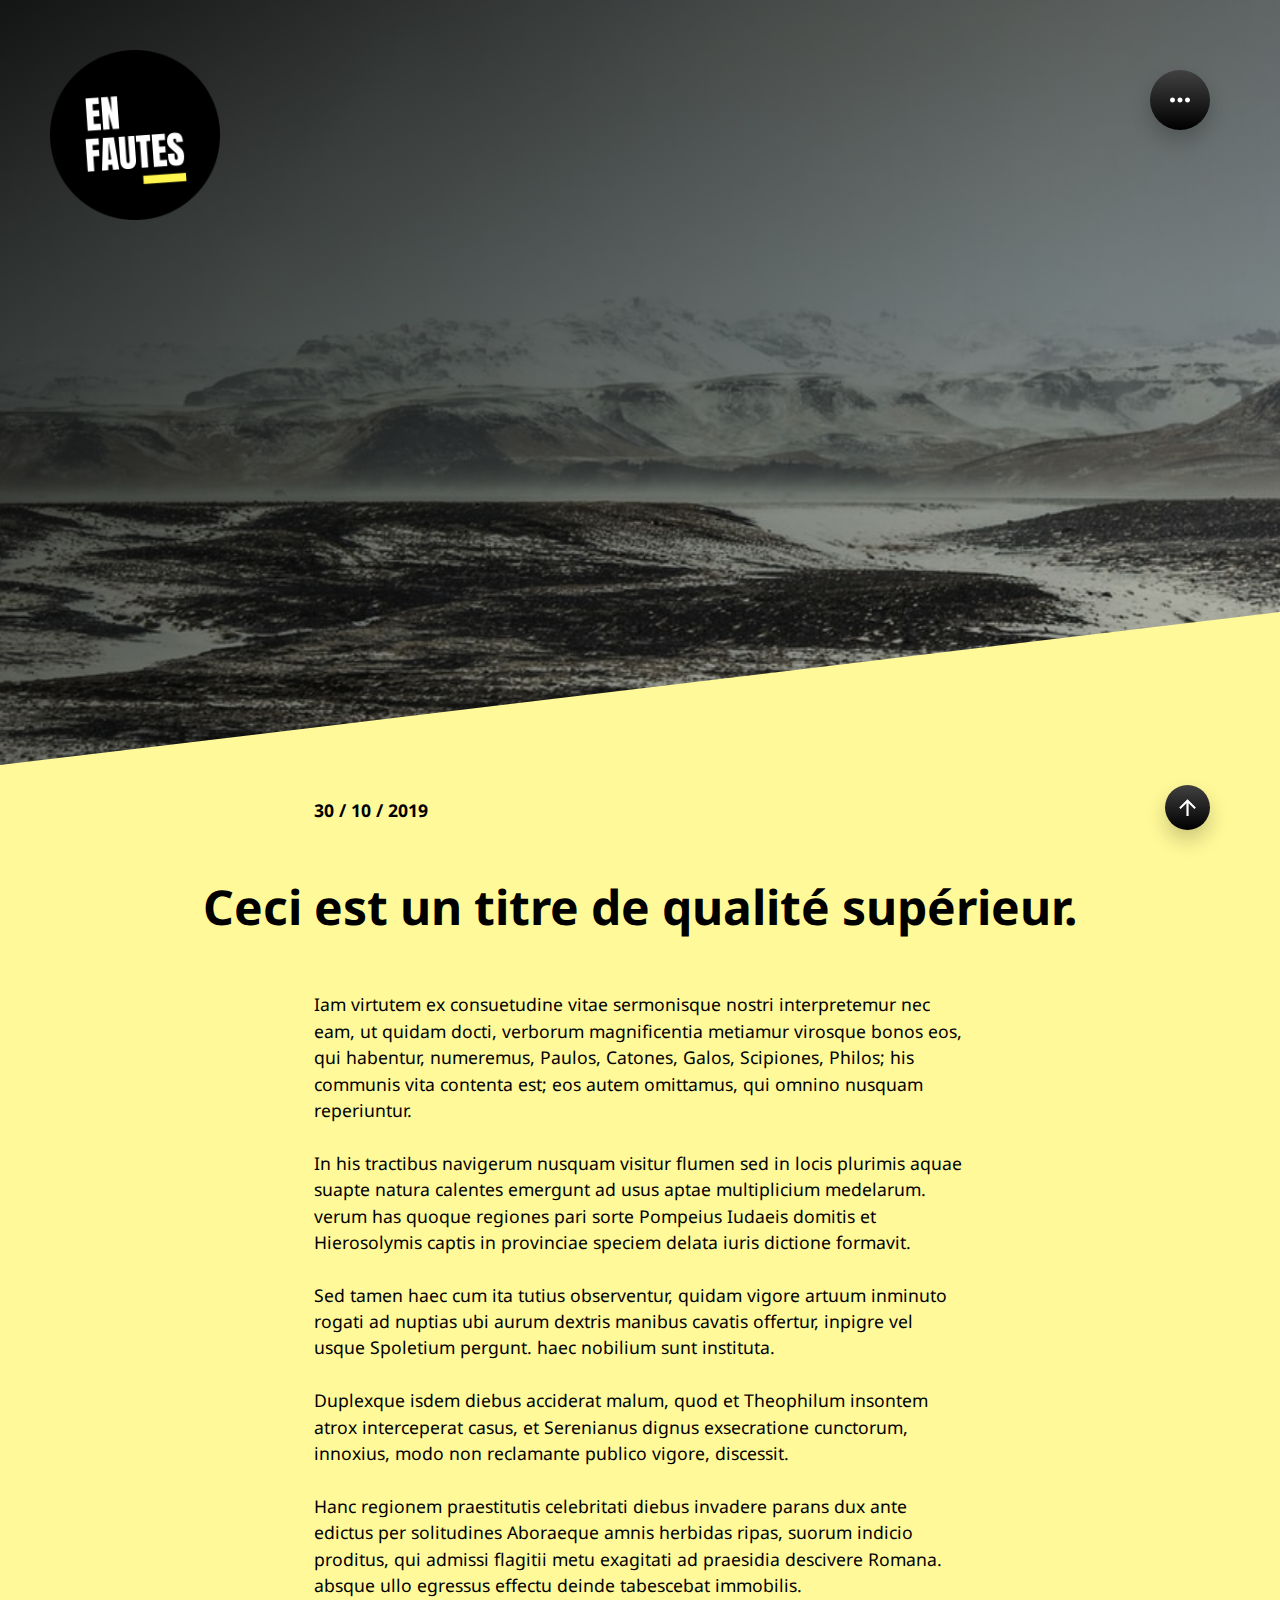
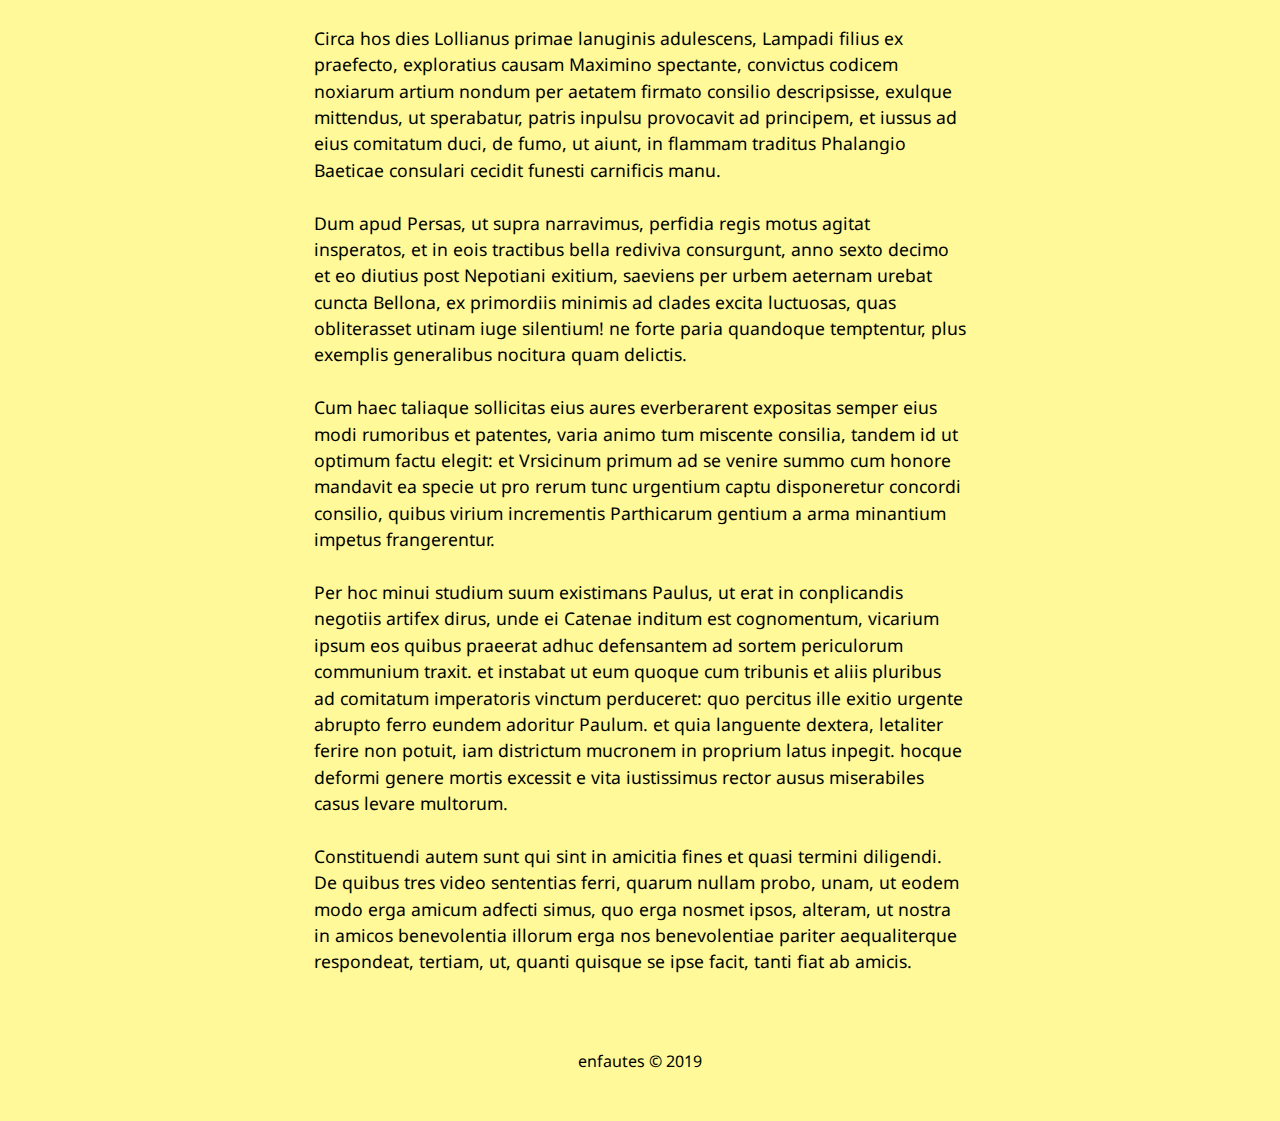
==== articles/a.html @ 7b022cc3 "Publish website" ====
<!DOCTYPE html>
<html lang="fr">
<head>
  <meta charset="utf-8">
  <title>En Fautes | article</title>
  <meta name="viewport" content="width=device-width, initial-scale=1">
  <meta name="description" content=""/>
  <link rel="icon" type="image/png" href="../img/logo.png"/>
  <link rel="stylesheet" href="https://stackpath.bootstrapcdn.com/bootstrap/4.3.1/css/bootstrap.min.css" integrity="sha384-ggOyR0iXCbMQv3Xipma34MD+dH/1fQ784/j6cY/iJTQUOhcWr7x9JvoRxT2MZw1T" crossorigin="anonymous">
  <link href="https://fonts.googleapis.com/css?family=Anton&display=swap" rel="stylesheet">
  <link href='https://fonts.googleapis.com/css?family=Noto+Sans:400,700' rel='stylesheet' type='text/css'>
  <link href="https://unpkg.com/aos@2.3.1/dist/aos.css" rel="stylesheet">
  <link rel="stylesheet" href="../style.css">
</head>
	<body>
		<div class="banner" data-aos="fade-down" data-aos-duration="700" data-aos-delay="0">
			<a href="../index.html"><img src="../img/logo.png" alt="" class="main-logo"></a>
			<div class="navigation">
		      <input type="checkbox" class="navigation-checkbox" id="navi-toggle">
		      <label for="navi-toggle" class="navigation-button">
		        <img src="../img/menu.svg" alt="" class="navigation-button-img">
		      </label>
		      <div class="navigation-background"></div>
		      <nav class="navigation-nav">
		        <ul class="navigation-list">
		          <li><a href="#" class="navigation-link">#1</a></li>
		          <li><a href="#" class="navigation-link none">#2</a></li>
		          <li><a href="#" class="navigation-link none">#3</a></li>
		          <li><a href="#" class="navigation-link none">#4</a></li>
		          <li><a href="#" class="navigation-link none">#5</a></li>
		          <li><a href="https://twitter.com/EnFautes" target="_blank" class="navigation-link"><img src="../img/twitter.png" alt="" class="link-img"></a></li>
		          <div class="theme-switch-wrapper">
				    <label class="theme-switch" for="checkbox">
				      <input type="checkbox" id="checkbox"/>
				      <div class="round"></div>
				    </label>
			      </div>
		        </ul>
		      </nav>
		    </div>
	    </div>

	    <div class="container">
	    	<p class="text-left article-date">30 / 10 / 2019</p>
		    <p class="text-center article-title">Ceci est un titre de qualité supérieur.</p>
		    <p class="article-text">
			Iam virtutem ex consuetudine vitae sermonisque nostri interpretemur nec eam, ut quidam docti, verborum magnificentia metiamur virosque bonos eos, qui habentur, numeremus, Paulos, Catones, Galos, Scipiones, Philos; his communis vita contenta est; eos autem omittamus, qui omnino nusquam reperiuntur.<br><br>

			In his tractibus navigerum nusquam visitur flumen sed in locis plurimis aquae suapte natura calentes emergunt ad usus aptae multiplicium medelarum. verum has quoque regiones pari sorte Pompeius Iudaeis domitis et Hierosolymis captis in provinciae speciem delata iuris dictione formavit.<br><br>

			Sed tamen haec cum ita tutius observentur, quidam vigore artuum inminuto rogati ad nuptias ubi aurum dextris manibus cavatis offertur, inpigre vel usque Spoletium pergunt. haec nobilium sunt instituta.<br><br>

			Duplexque isdem diebus acciderat malum, quod et Theophilum insontem atrox interceperat casus, et Serenianus dignus exsecratione cunctorum, innoxius, modo non reclamante publico vigore, discessit.<br><br>

			Hanc regionem praestitutis celebritati diebus invadere parans dux ante edictus per solitudines Aboraeque amnis herbidas ripas, suorum indicio proditus, qui admissi flagitii metu exagitati ad praesidia descivere Romana. absque ullo egressus effectu deinde tabescebat immobilis.<br><br>

			Circa hos dies Lollianus primae lanuginis adulescens, Lampadi filius ex praefecto, exploratius causam Maximino spectante, convictus codicem noxiarum artium nondum per aetatem firmato consilio descripsisse, exulque mittendus, ut sperabatur, patris inpulsu provocavit ad principem, et iussus ad eius comitatum duci, de fumo, ut aiunt, in flammam traditus Phalangio Baeticae consulari cecidit funesti carnificis manu.<br><br>

			Dum apud Persas, ut supra narravimus, perfidia regis motus agitat insperatos, et in eois tractibus bella rediviva consurgunt, anno sexto decimo et eo diutius post Nepotiani exitium, saeviens per urbem aeternam urebat cuncta Bellona, ex primordiis minimis ad clades excita luctuosas, quas obliterasset utinam iuge silentium! ne forte paria quandoque temptentur, plus exemplis generalibus nocitura quam delictis.<br><br>

			Cum haec taliaque sollicitas eius aures everberarent expositas semper eius modi rumoribus et patentes, varia animo tum miscente consilia, tandem id ut optimum factu elegit: et Vrsicinum primum ad se venire summo cum honore mandavit ea specie ut pro rerum tunc urgentium captu disponeretur concordi consilio, quibus virium incrementis Parthicarum gentium a arma minantium impetus frangerentur.<br><br>

			Per hoc minui studium suum existimans Paulus, ut erat in conplicandis negotiis artifex dirus, unde ei Catenae inditum est cognomentum, vicarium ipsum eos quibus praeerat adhuc defensantem ad sortem periculorum communium traxit. et instabat ut eum quoque cum tribunis et aliis pluribus ad comitatum imperatoris vinctum perduceret: quo percitus ille exitio urgente abrupto ferro eundem adoritur Paulum. et quia languente dextera, letaliter ferire non potuit, iam districtum mucronem in proprium latus inpegit. hocque deformi genere mortis excessit e vita iustissimus rector ausus miserabiles casus levare multorum.<br><br>

			Constituendi autem sunt qui sint in amicitia fines et quasi termini diligendi. De quibus tres video sententias ferri, quarum nullam probo, unam, ut eodem modo erga amicum adfecti simus, quo erga nosmet ipsos, alteram, ut nostra in amicos benevolentia illorum erga nos benevolentiae pariter aequaliterque respondeat, tertiam, ut, quanti quisque se ipse facit, tanti fiat ab amicis.<br><br>
			</p>
		</div>

		<div class="sharebutton text-center">
			<a class="twitter-share-button"
		    	href="https://mobile.twitter.com/share"
		    	data-size="large"
		    	data-lang="fr"
		    	data-text="Un super article !"
		    	data-url="https://enfautes.github.io/articles/a.html"
		    	data-hashtags="GiletsJaunes">
			</a>
		  	<script async src="https://platform.twitter.com/widgets.js" charset="utf-8"></script>
		</div>

		<a href="#" class="top"><img src="../img/up.png" alt="" class="up"></a>

	    <footer>
			<div class="text-center">enfautes © 2019</div>
		</footer>

		<script src="https://code.jquery.com/jquery-3.3.1.slim.min.js" integrity="sha384-q8i/X+965DzO0rT7abK41JStQIAqVgRVzpbzo5smXKp4YfRvH+8abtTE1Pi6jizo" crossorigin="anonymous"></script>
		<script src="https://cdnjs.cloudflare.com/ajax/libs/popper.js/1.14.7/umd/popper.min.js" integrity="sha384-UO2eT0CpHqdSJQ6hJty5KVphtPhzWj9WO1clHTMGa3JDZwrnQq4sF86dIHNDz0W1" crossorigin="anonymous"></script>
		<script src="https://stackpath.bootstrapcdn.com/bootstrap/4.3.1/js/bootstrap.min.js" integrity="sha384-JjSmVgyd0p3pXB1rRibZUAYoIIy6OrQ6VrjIEaFf/nJGzIxFDsf4x0xIM+B07jRM" crossorigin="anonymous"></script>
		<script src="https://unpkg.com/aos@2.3.1/dist/aos.js"></script>
		<script src="../script.js"></script>
	</body>
</html>
---- style.css ----
/* HOME */
@import url("components/main-logo.css");
@import url("components/nav.css");
@import url("components/title.css");
@import url("components/card.css");
@import url("components/timeline.css");
@import url("components/footer.css");
@import url("components/switch.css");

/* ARTICLE */
@import url("components/banner.css");
@import url("components/article-text.css");
@import url("components/twitter.css");
@import url("components/top.css");

body {
	background-color: var(--bg-color);
}

html {
  scroll-behavior: smooth;
}

:root {
    --font-color: #000;
    --title-color: #000;
    --bg-color: #FFF999;
}

[data-theme="dark"] {
    --font-color: #fff;
    --title-color: #FFF999;
    --bg-color: #29292e;
}
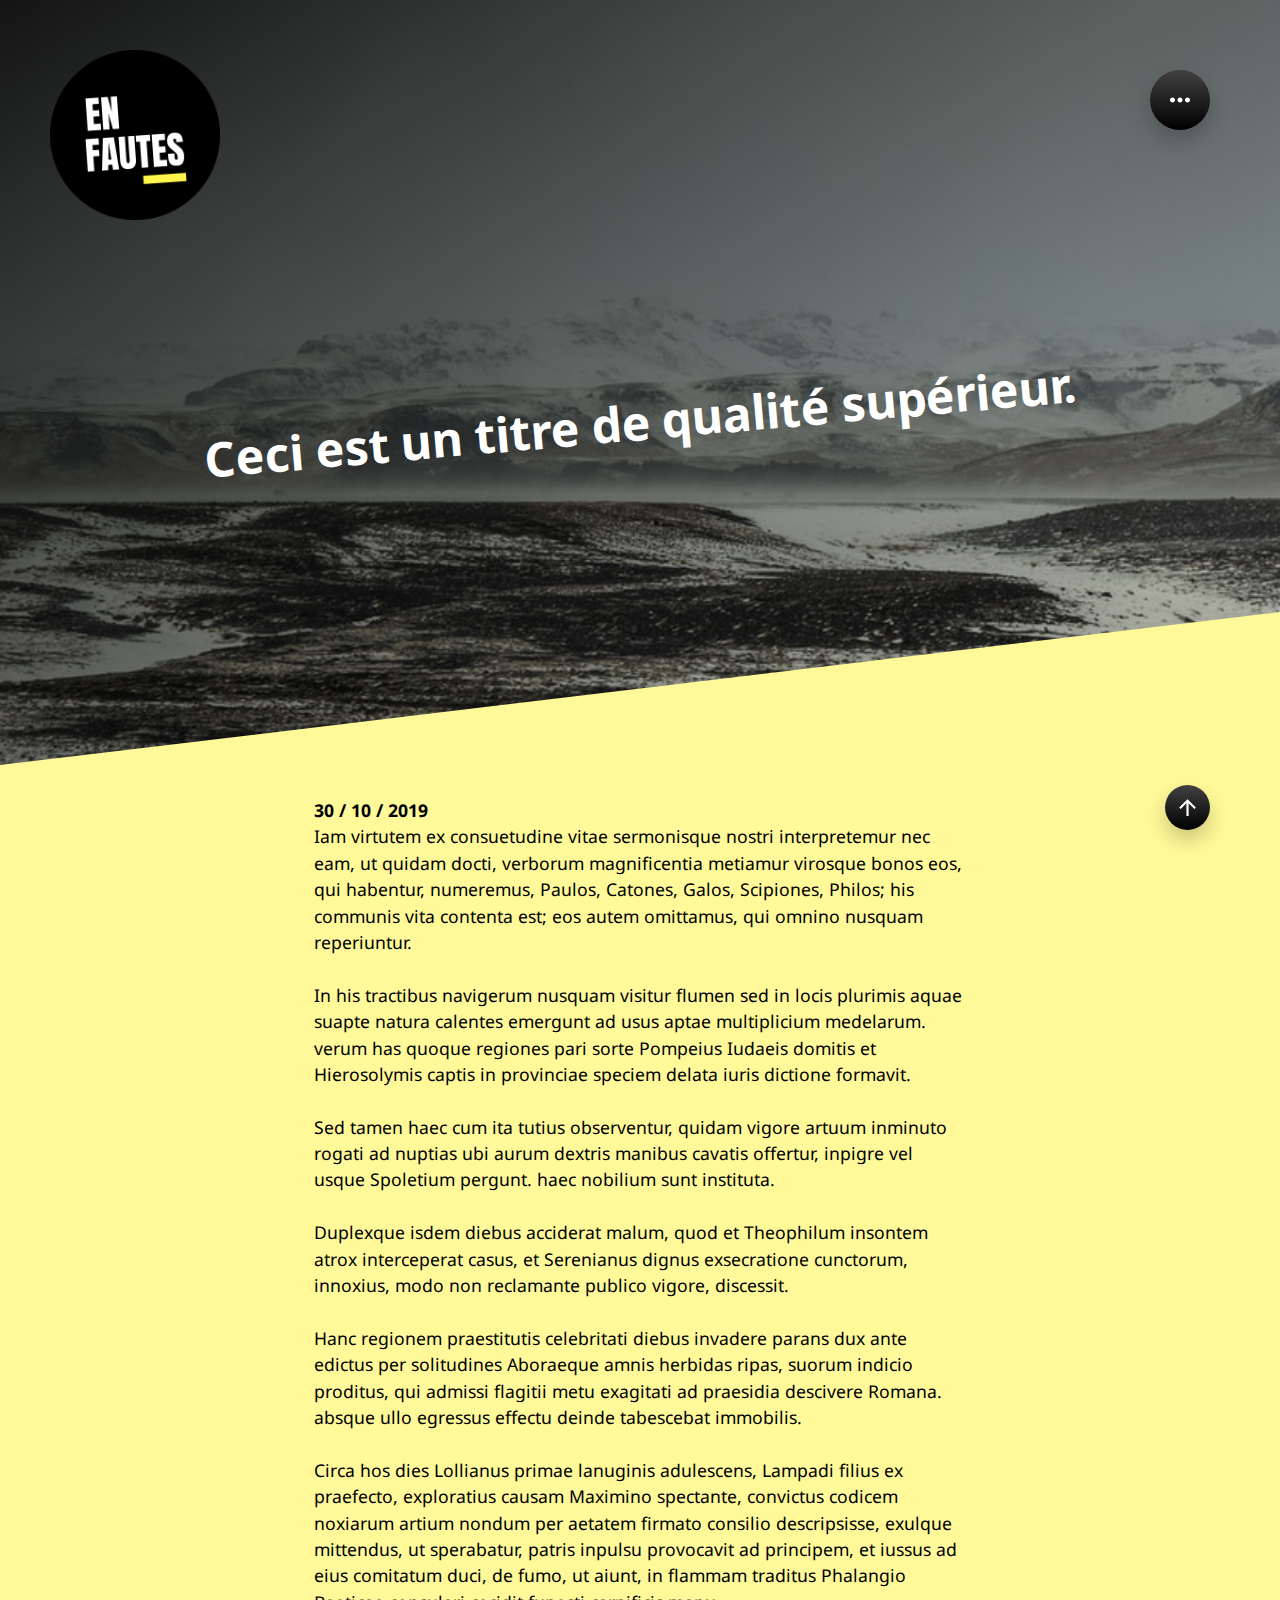
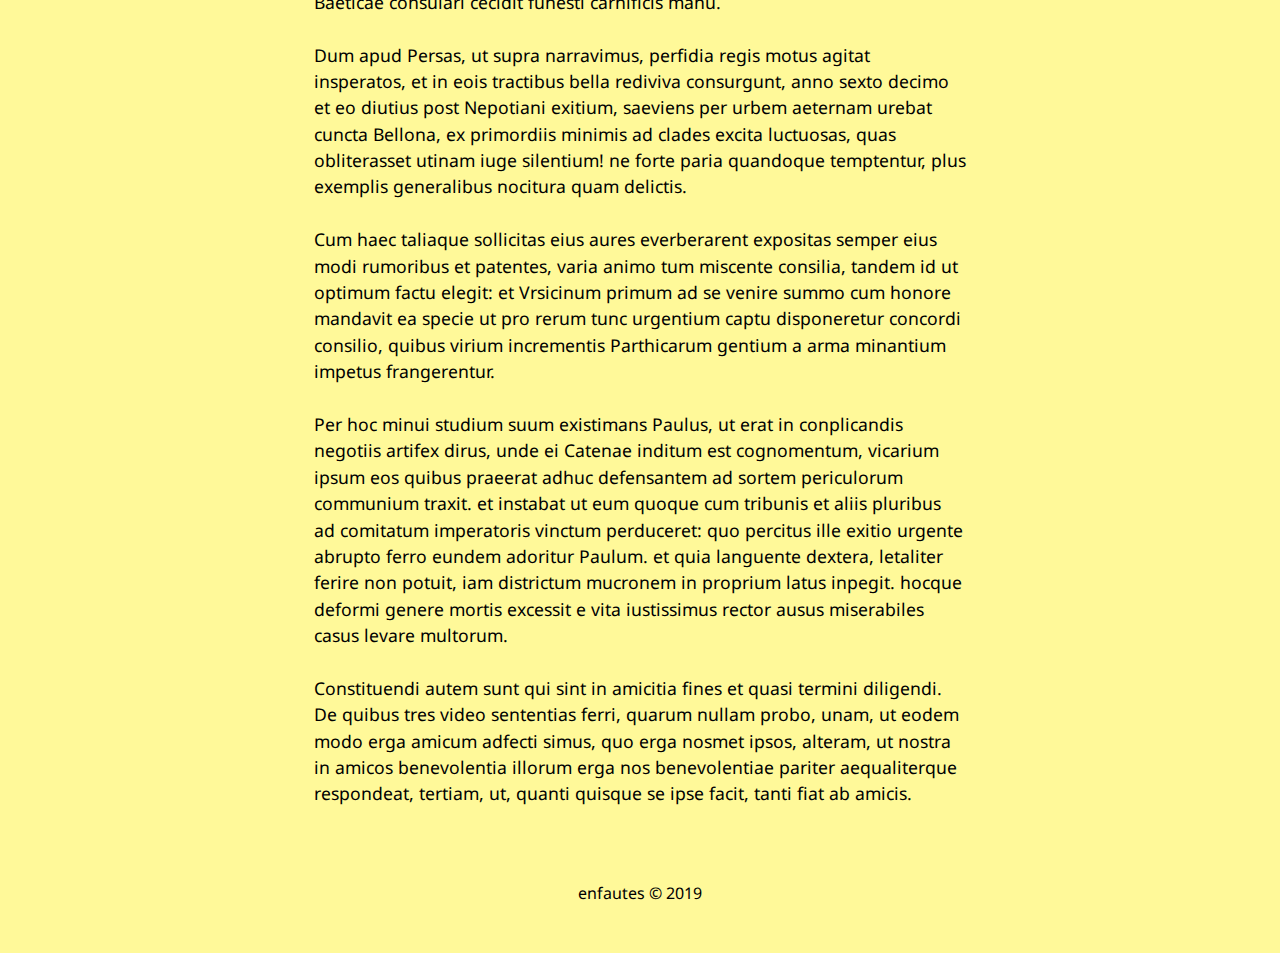
==== commit 20c5c4ba: "Add some changes to article page" ====
--- a/articles/a.html
+++ b/articles/a.html
@@ -38,11 +38,11 @@
 		        </ul>
 		      </nav>
 		    </div>
+		    <p class="text-center article-title">Ceci est un titre de qualité supérieur.</p>
 	    </div>
 
 	    <div class="container">
 	    	<p class="text-left article-date">30 / 10 / 2019</p>
-		    <p class="text-center article-title">Ceci est un titre de qualité supérieur.</p>
 		    <p class="article-text">
 			Iam virtutem ex consuetudine vitae sermonisque nostri interpretemur nec eam, ut quidam docti, verborum magnificentia metiamur virosque bonos eos, qui habentur, numeremus, Paulos, Catones, Galos, Scipiones, Philos; his communis vita contenta est; eos autem omittamus, qui omnino nusquam reperiuntur.<br><br>
 
--- a/style.css
+++ b/style.css
@@ -24,11 +24,13 @@
 :root {
     --font-color: #000;
     --title-color: #000;
+    --article-title-color: #fff;
     --bg-color: #FFF999;
 }
 
 [data-theme="dark"] {
     --font-color: #fff;
     --title-color: #FFF999;
+    --article-title-color: #FFF999;
     --bg-color: #29292e;
 }